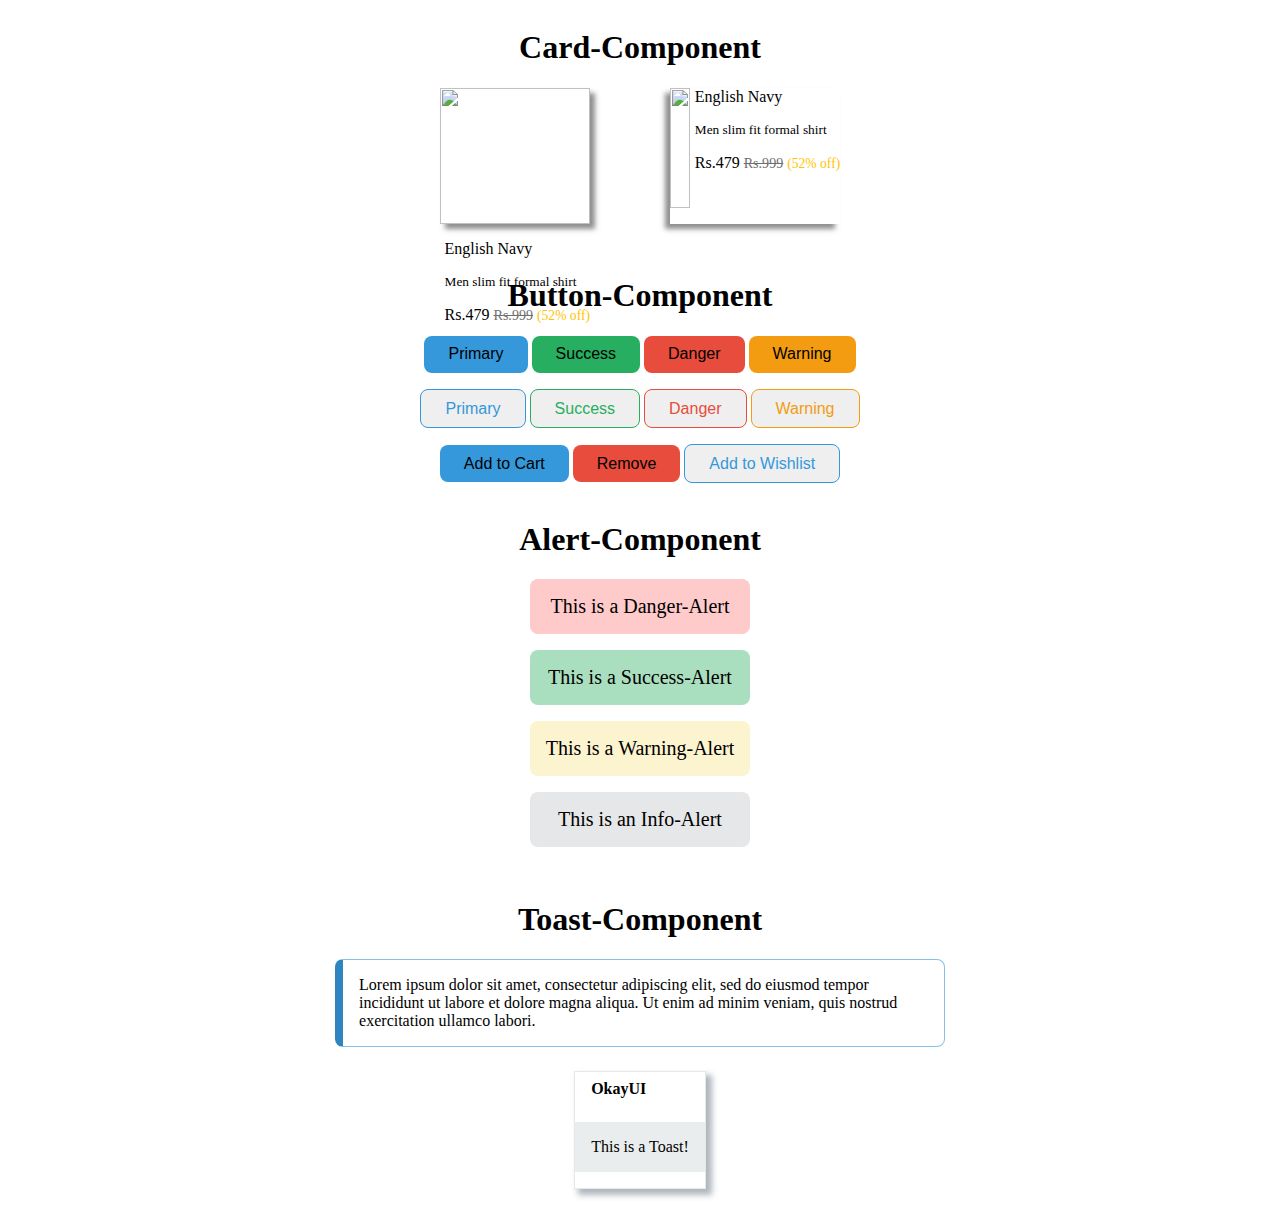
==== index.html @ 325a643f "FIX: FOLDER STRUCTURE" ====
<html lang="en">
<head>
    <meta charset="UTF-8">
    <meta http-equiv="X-UA-Compatible" content="IE=edge">
    <meta name="viewport" content="width=device-width, initial-scale=1.0">
    <title>My component Library</title>
    <link rel="stylesheet" href="./main.css">
    <link rel="stylesheet" href="./card.css">
    <link rel="stylesheet" href="./button.css">
    <link rel="stylesheet" href="./alert.css">
    <link rel="stylesheet" href="./toast.css">

    <link rel='stylesheet' href='https://cdn-uicons.flaticon.com/uicons-regular-rounded/css/uicons-regular-rounded.css'>
    <link rel="stylesheet" href="https://use.fontawesome.com/releases/v5.15.3/css/all.css" integrity="sha384-SZXxX4whJ79/gErwcOYf+zWLeJdY/qpuqC4cAa9rOGUstPomtqpuNWT9wdPEn2fk" crossorigin="anonymous">

    <link rel="stylesheet" href="https://use.fontawesome.com/releases/v5.15.3/css/all.css" integrity="sha384-SZXxX4whJ79/gErwcOYf+zWLeJdY/qpuqC4cAa9rOGUstPomtqpuNWT9wdPEn2fk" crossorigin="anonymous">

</head>
<body>
    
    <!-- CARD COMPONENT -->
    <h1>Card-Component</h1>

    <div class = "card">
        <div class = "card-vertical">
        <div class = "card-img">
          <img src = "https://images.unsplash.com/photo-1619297292286-b3972ccddbbf?ixid=MnwxMjA3fDB8MHxwaG90by1wYWdlfHx8fGVufDB8fHx8&ixlib=rb-1.2.1&auto=format&fit=crop&w=700&q=80">
        </div>
        <div class = "card-text">
          <div>English Navy</div>
          <div><small>Men slim fit formal shirt</small></div>
          <div>
            <span class = "price-discount">Rs.479</span>
            <span class = "price-original"> Rs.999</span>
            <span class = "discount-percent"> (52% off)</span></div>
        </div>
      </div>
      
      <div class = "card-horizontal">
        <div class = "card-img">
          <img src = "https://images.unsplash.com/photo-1619297292286-b3972ccddbbf?ixid=MnwxMjA3fDB8MHxwaG90by1wYWdlfHx8fGVufDB8fHx8&ixlib=rb-1.2.1&auto=format&fit=crop&w=700&q=80">
        </div>
        <div class = "card-text">
          <div>English Navy</div>
          <div><small>Men slim fit formal shirt</small></div>
          <div>
            <span class = "price-discount">Rs.479</span>
            <span class = "price-original"> Rs.999</span>
            <span class = "discount-percent"> (52% off)</span></div>
        </div>
      </div>
    </div>



      <!-- Button-Component -->
      <h1>Button-Component</h1>

      <div>
        <button class = "btn btn-primary">Primary</button>
        <button class = "btn btn-success">Success</button>
        <button class = "btn btn-danger">Danger</button>
        <button class = "btn btn-warning">Warning</button>
      </div>
        
        <div>
          <button class = "btn btn-outline-primary">Primary</button>
        <button class = "btn btn-outline-success">Success</button>
        <button class = "btn btn-outline-danger">Danger</button>
        <button class = "btn btn-outline-warning">Warning</button>
        </div>
        
        <div>
          <button class = "btn btn-primary"><i class="fi-rr-shopping-cart"></i><span> Add to Cart</span></button>
          <button class = "btn btn-danger"><i class="fi-rr-trash"></i><span> Remove</span></button>
          <button class = "btn btn-outline-primary"><i class="far fa-heart"></i><span> Add to Wishlist</span></button>
        </div>


        <!-- Alert-Component -->
        <h1>Alert-Component</h1>

        <div>
            <div class = "alert alert-danger">
              This is a Danger-Alert
            </div>
            <div class = "alert alert-success">
              This is a Success-Alert
            </div>
            <div class = "alert alert-warning">
              This is a Warning-Alert
            </div>
            <div class = "alert alert-info">
              This is an Info-Alert
            </div>
        </div>

        <!-- Toast-Component -->
        <h1>Toast-Component</h1>

        <div class = "toast toast-standard">
            Lorem ipsum dolor sit amet, consectetur adipiscing elit, sed do eiusmod tempor incididunt ut labore et dolore magna aliqua. Ut enim ad minim veniam, quis nostrud exercitation ullamco labori.
          </div>
          <div class = "toast-basic">
            <div class = "toast-basic-header">
              <strong>OkayUI</strong>
              <i class="fas fa-times"></i>
            </div>
            <div class = "toast-basic-body">
              This is a Toast!
            </div>
          </div>


    
</body>
</html>
---- main.css ----
body{
    display: flex;
    flex-direction: column;
    align-items: center;
}
---- card.css ----
.card{
  display: flex;
}
.card-vertical{
  box-shadow: 5px 5px 5px 0px      rgba(112,112,112,0.79);
  max-width: 200px;
  height: auto;
  margin-right: 5rem;
}
img{
  width: 100%;
  height: auto;
}
.card-text{
  padding-left: 0.3rem;
}
.price-original{
  font-size: 0.88rem;
  text-decoration: line-through;
  color: #707070;
}
.discount-percent{
  color: #FFC300;
  font-size: 0.85rem;
}
.card-horizontal{
  display: flex;
  box-shadow: -5px 5px 5px 0px      rgba(112,112,112,0.79);
  max-width: 300px;
  height: auto;
}
---- button.css ----
div{
    margin-bottom: 1rem
  }
  .btn{
    padding: 0.6rem 1.5rem;
    border: none;
    font-size: 1rem;
    border-radius: 0.5rem;
  }
  .btn-primary{
    background: #3498DB;
  }
  .btn-success{
    background: #27AE60;
  }
  .btn-danger{
    background: #E74C3C;
  }
  .btn-warning{
    background: #F39C12;
  }
  
  .btn-outline-primary{
    border: 1px solid #3498DB;
    color: #3498DB;
  }
  .btn-outline-success{
    border: 1px solid #27AE60;
    color: #27AE60;
  }
  .btn-outline-danger{
    border: 1px solid #E74C3C;
    color: #E74C3C;
  }
  .btn-outline-warning{
    border: 1px solid #F39C12;
    color: #F39C12;
  }
---- alert.css ----
.alert{
    padding: 1rem;
    border-radius: 0.5rem;
    text-align: center;
    font-size: 1.25rem
  }
  .alert-danger{
    background-color: #FECACA; 
  }
  .alert-success{
    background-color: #A9DFBF;
  }
  .alert-warning{
    background-color: #FCF3CF;
  }
  .alert-info{
    background-color: #E5E7E9;
  }
---- toast.css ----
.toast-basic{
    max-width: 45%;
    border: 0.5px solid #E5E8E8;
    box-shadow: 5px 5px 6px 1px rgba(171,178,185,0.95);
  }
  .toast-basic-header{
    display: flex;
    padding: 0.5rem 1rem 0.5rem 1rem;
    justify-content: space-between;
  }
  .toast-basic-body{
    padding: 1rem;
    background-color: #EAEDED;
  }
  .toast-standard{
    max-width: 45%;
    padding: 1rem;
    border: 1px solid #85C1E9;
    border-radius: 0.5rem;
    border-left-width: 0.5rem;
    border-left-color: #2E86C1;
    margin-bottom: 1.5rem;
  }
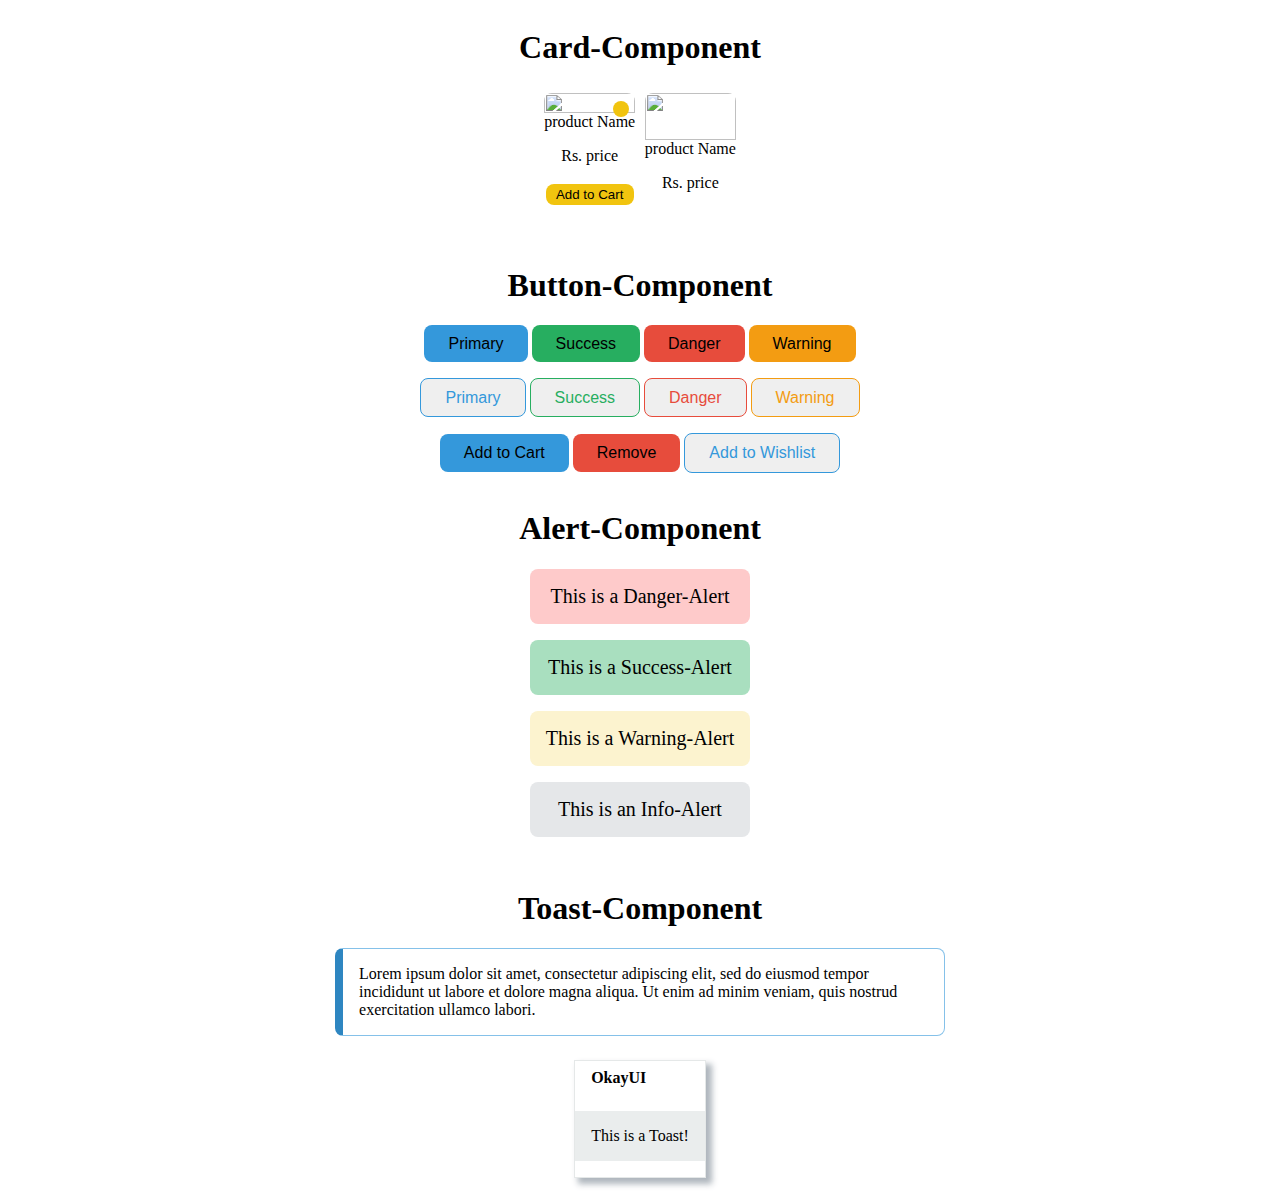
==== commit 2bd34a04: "FIX: Changed Card" ====
--- a/index.html
+++ b/index.html
@@ -21,35 +21,23 @@
     <!-- CARD COMPONENT -->
     <h1>Card-Component</h1>
 
-    <div class = "card">
-        <div class = "card-vertical">
-        <div class = "card-img">
-          <img src = "https://images.unsplash.com/photo-1619297292286-b3972ccddbbf?ixid=MnwxMjA3fDB8MHxwaG90by1wYWdlfHx8fGVufDB8fHx8&ixlib=rb-1.2.1&auto=format&fit=crop&w=700&q=80">
-        </div>
-        <div class = "card-text">
-          <div>English Navy</div>
-          <div><small>Men slim fit formal shirt</small></div>
-          <div>
-            <span class = "price-discount">Rs.479</span>
-            <span class = "price-original"> Rs.999</span>
-            <span class = "discount-percent"> (52% off)</span></div>
-        </div>
+    <div class="card-parent">
+      <div class="card">
+          <img class="card-img"src="https://images.unsplash.com/photo-1542295669297-4d352b042bca?ixid=MnwxMjA3fDB8MHxzZWFyY2h8MTB8fGRyZXNzfGVufDB8fDB8fA%3D%3D&ixlib=rb-1.2.1&auto=format&fit=crop&w=500&q=60">
+        <div>product Name</div>
+        <div>Rs. price</div>
+        <button class="card-cart-btn">Add to Cart</button>
+        <button class="card-wishlist-btn"><i class="fas fa-heart"></i></button>
       </div>
-      
-      <div class = "card-horizontal">
-        <div class = "card-img">
-          <img src = "https://images.unsplash.com/photo-1619297292286-b3972ccddbbf?ixid=MnwxMjA3fDB8MHxwaG90by1wYWdlfHx8fGVufDB8fHx8&ixlib=rb-1.2.1&auto=format&fit=crop&w=700&q=80">
-        </div>
-        <div class = "card-text">
-          <div>English Navy</div>
-          <div><small>Men slim fit formal shirt</small></div>
-          <div>
-            <span class = "price-discount">Rs.479</span>
-            <span class = "price-original"> Rs.999</span>
-            <span class = "discount-percent"> (52% off)</span></div>
-        </div>
+        
+      <div class="card">
+          <img class="card-img"src="https://images.unsplash.com/photo-1542295669297-4d352b042bca?ixid=MnwxMjA3fDB8MHxzZWFyY2h8MTB8fGRyZXNzfGVufDB8fDB8fA%3D%3D&ixlib=rb-1.2.1&auto=format&fit=crop&w=500&q=60">
+        <div>product Name</div>
+        <div>Rs. price</div>
+      <!--   <button class="card-cart-btn">Add to Cart</button> -->
+      <!--   <button class="card-wishlist-btn"><i class="fas fa-heart"></i></button> -->
       </div>
-    </div>
+      </div>
 
 
 
--- a/card.css
+++ b/card.css
@@ -1,31 +1,40 @@
-.card{
+.card-parent {
   display: flex;
+  flex-direction: row;
+  flex-wrap: wrap;
 }
-.card-vertical{
-  box-shadow: 5px 5px 5px 0px      rgba(112,112,112,0.79);
+.card {
+  position: relative;
+  display: flex;
+  flex-direction: column;
   max-width: 200px;
   height: auto;
-  margin-right: 5rem;
+  padding: 0.3rem;
+  border-radius: 0.5rem;
+  text-align: center;
 }
-img{
+.card-img {
   width: 100%;
   height: auto;
+  border-radius: 0.5rem 0.5rem 0 0;
 }
-.card-text{
-  padding-left: 0.3rem;
+.card-cart-btn {
+  padding: 0.2rem;
+  background-color: #f1c40f;
+  border: none;
+  margin: 0.2rem 0.1rem;
+  border-radius: 0.5rem;
 }
-.price-original{
-  font-size: 0.88rem;
-  text-decoration: line-through;
-  color: #707070;
+.card-wishlist-btn {
+  position: absolute;
+  top: 0.8rem;
+  right: 0.7rem;
+  padding: 0.5rem;
+  border-radius: 50%;
+  border: none;
+  background-color: #f1c40f;
+  color: white;
 }
-.discount-percent{
-  color: #FFC300;
-  font-size: 0.85rem;
+.fa-heart:hover {
+  color: red;
 }
-.card-horizontal{
-  display: flex;
-  box-shadow: -5px 5px 5px 0px      rgba(112,112,112,0.79);
-  max-width: 300px;
-  height: auto;
-}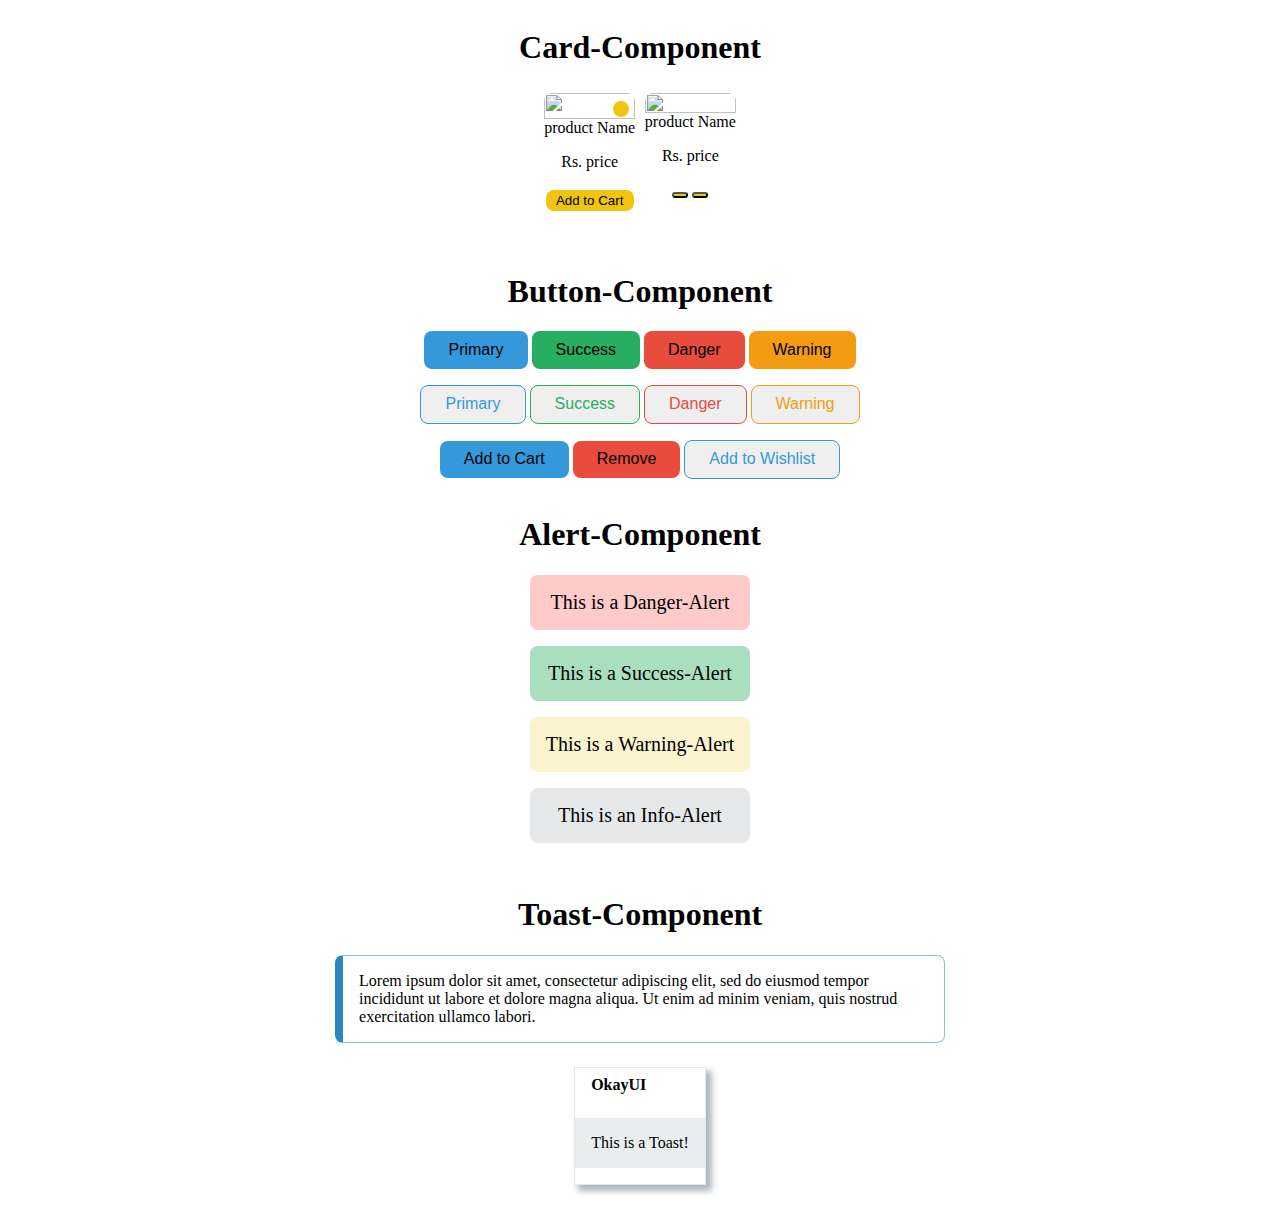
==== commit 426894fb: "added card" ====
--- a/index.html
+++ b/index.html
@@ -31,12 +31,15 @@
       </div>
         
       <div class="card">
-          <img class="card-img"src="https://images.unsplash.com/photo-1542295669297-4d352b042bca?ixid=MnwxMjA3fDB8MHxzZWFyY2h8MTB8fGRyZXNzfGVufDB8fDB8fA%3D%3D&ixlib=rb-1.2.1&auto=format&fit=crop&w=500&q=60">
-        <div>product Name</div>
-        <div>Rs. price</div>
-      <!--   <button class="card-cart-btn">Add to Cart</button> -->
-      <!--   <button class="card-wishlist-btn"><i class="fas fa-heart"></i></button> -->
+        <img class="card-img"src="https://images.unsplash.com/photo-1542295669297-4d352b042bca?ixid=MnwxMjA3fDB8MHxzZWFyY2h8MTB8fGRyZXNzfGVufDB8fDB8fA%3D%3D&ixlib=rb-1.2.1&auto=format&fit=crop&w=500&q=60">
+      <div>product Name</div>
+      <div>Rs. price</div>
+      <button class="card-remove-btn"><i class="fas fa-times"></i></i></button>
+      <div>
+      <button class="qty-btn"><i class="fas fa-plus"></i></button>
+      <button class="qty-btn"><i class="fas fa-minus"></i></button>
       </div>
+    </div>
       </div>
 
 
--- a/card.css
+++ b/card.css
@@ -38,3 +38,16 @@
 .fa-heart:hover {
   color: red;
 }
+.card-remove-btn {
+  position: absolute;
+  top: 0.6rem;
+  right: 0.6rem;
+  background: none;
+  border: none;
+  font-size: 1.5rem;
+}
+.qty-btn {
+  margin-top: 0.1rem;
+  background-color: #f1c40f;
+  border-radius: 0.5rem;
+}
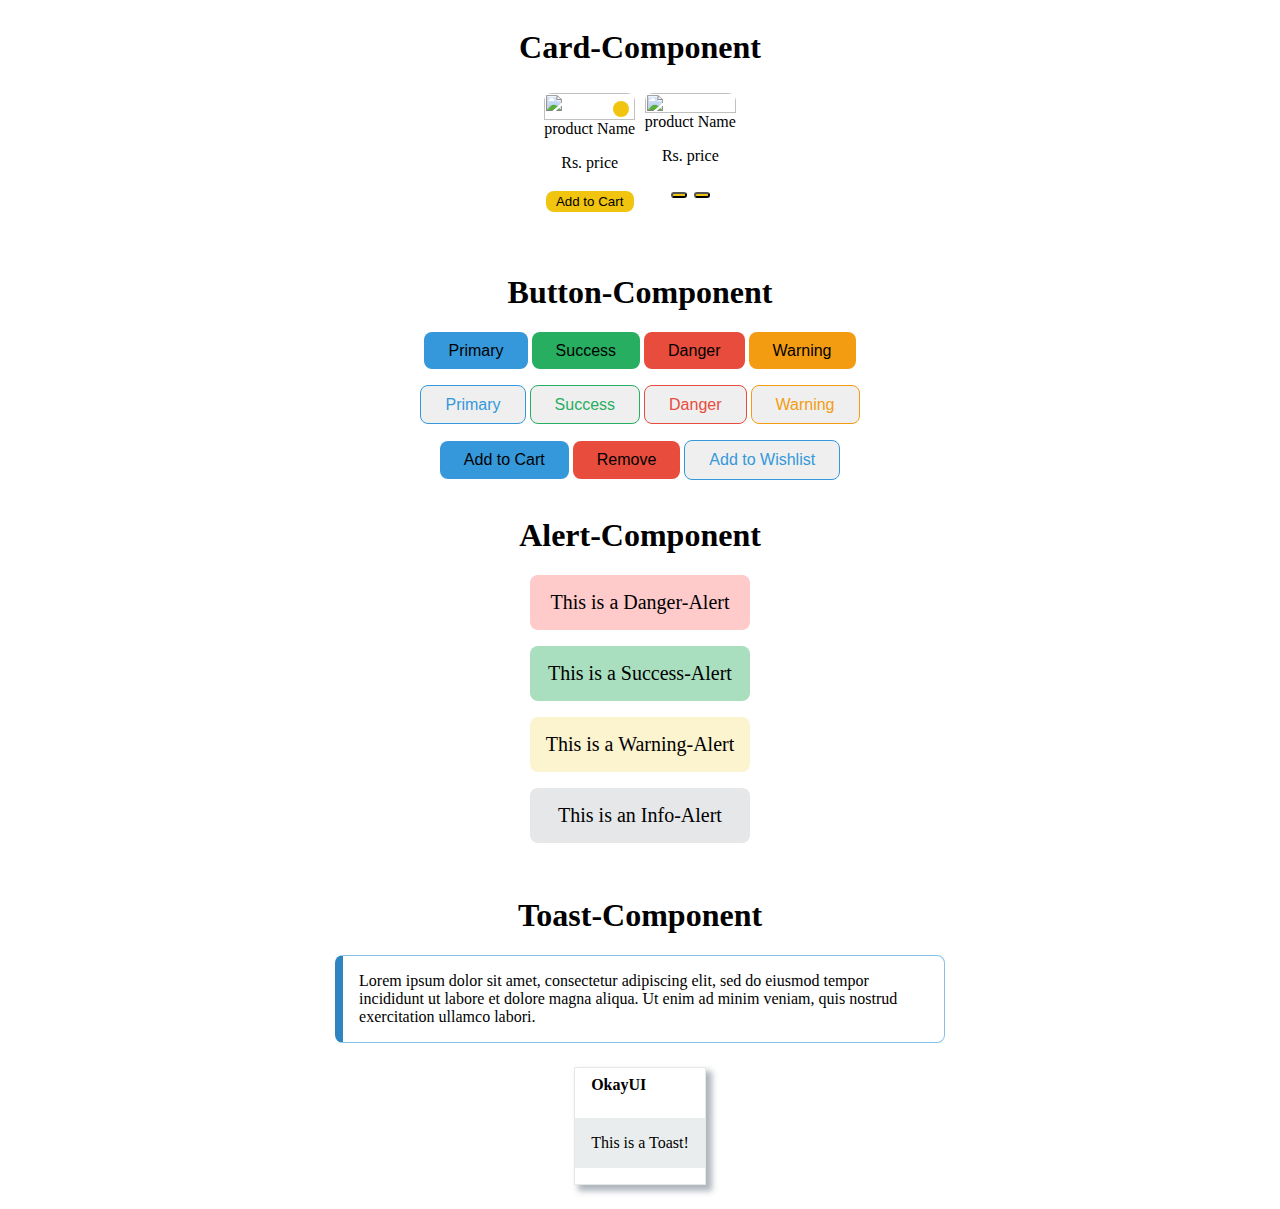
==== commit b33df207: "class name refactored" ====
--- a/index.html
+++ b/index.html
@@ -27,14 +27,14 @@
         <div>product Name</div>
         <div>Rs. price</div>
         <button class="card-cart-btn">Add to Cart</button>
-        <button class="card-wishlist-btn"><i class="fas fa-heart"></i></button>
+        <button class="card-wishlist-btn"><i class="fas fa-heart heart"></i></button>
       </div>
         
       <div class="card">
         <img class="card-img"src="https://images.unsplash.com/photo-1542295669297-4d352b042bca?ixid=MnwxMjA3fDB8MHxzZWFyY2h8MTB8fGRyZXNzfGVufDB8fDB8fA%3D%3D&ixlib=rb-1.2.1&auto=format&fit=crop&w=500&q=60">
       <div>product Name</div>
       <div>Rs. price</div>
-      <button class="card-remove-btn"><i class="fas fa-times"></i></i></button>
+      <button class="card-remove-btn"><i class="fas fa-times"></i></button>
       <div>
       <button class="qty-btn"><i class="fas fa-plus"></i></button>
       <button class="qty-btn"><i class="fas fa-minus"></i></button>
--- a/card.css
+++ b/card.css
@@ -35,19 +35,20 @@
   background-color: #f1c40f;
   color: white;
 }
-.fa-heart:hover {
+.heart:hover {
   color: red;
 }
 .card-remove-btn {
   position: absolute;
-  top: 0.6rem;
-  right: 0.6rem;
-  background: none;
+  top: 0.8rem;
+  right: 0.7rem;
+  background: white;
   border: none;
-  font-size: 1.5rem;
+  font-size: 1.2rem;
+  border-radius: 0.3rem;
 }
 .qty-btn {
-  margin-top: 0.1rem;
+  margin: 0.1rem;
   background-color: #f1c40f;
   border-radius: 0.5rem;
 }
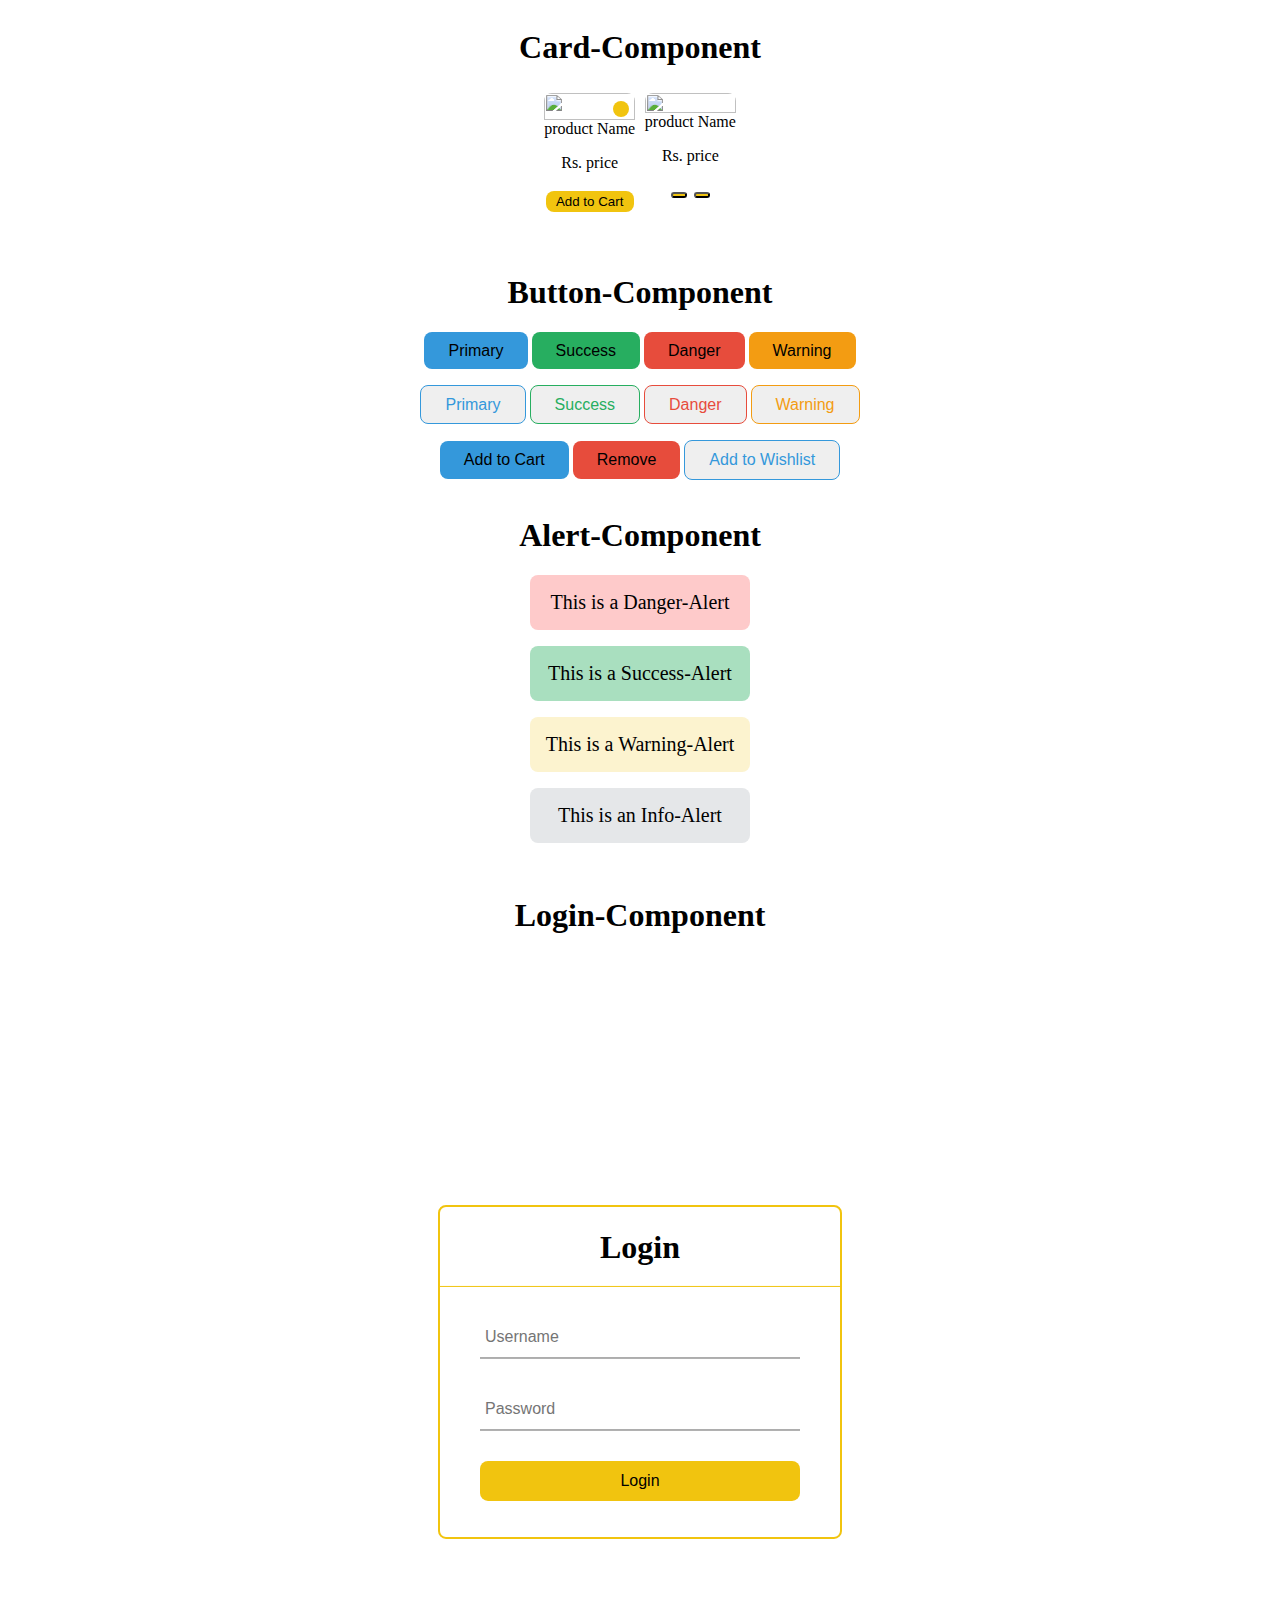
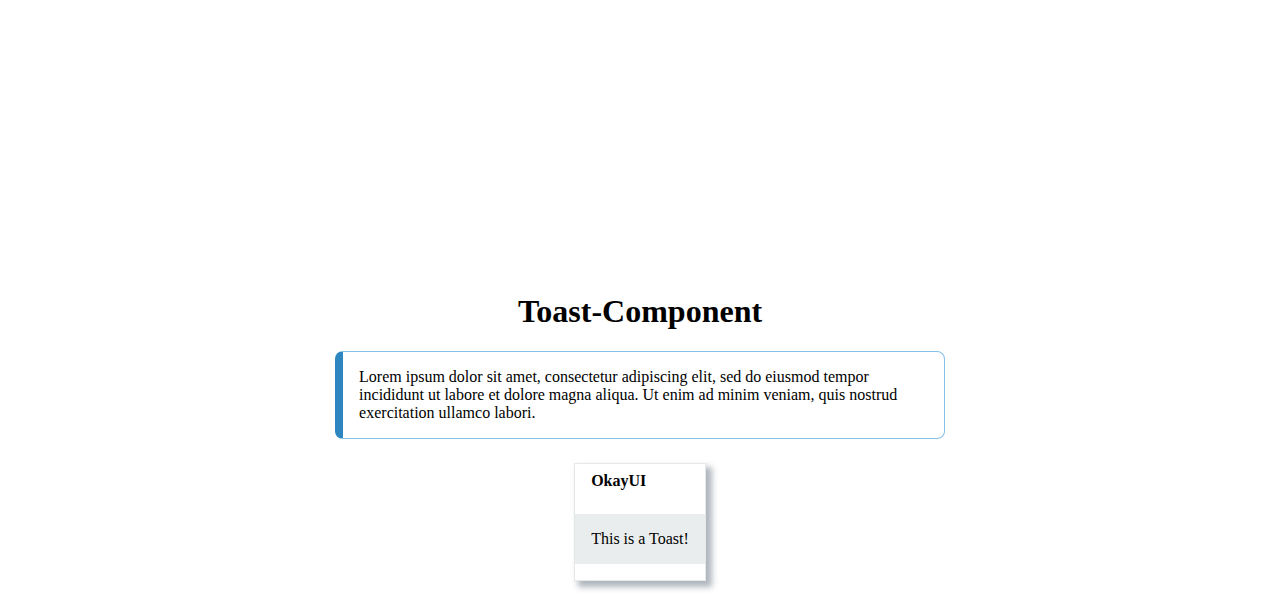
==== commit 2a63f1be: "added login" ====
--- a/index.html
+++ b/index.html
@@ -9,6 +9,7 @@
     <link rel="stylesheet" href="./button.css">
     <link rel="stylesheet" href="./alert.css">
     <link rel="stylesheet" href="./toast.css">
+    <link rel="stylesheet" href="./login.css">
 
     <link rel='stylesheet' href='https://cdn-uicons.flaticon.com/uicons-regular-rounded/css/uicons-regular-rounded.css'>
     <link rel="stylesheet" href="https://use.fontawesome.com/releases/v5.15.3/css/all.css" integrity="sha384-SZXxX4whJ79/gErwcOYf+zWLeJdY/qpuqC4cAa9rOGUstPomtqpuNWT9wdPEn2fk" crossorigin="anonymous">
@@ -86,6 +87,24 @@
             </div>
         </div>
 
+        <!-- Login-Component -->
+        <h1>Login-Component</h1>
+
+        <div class="login">
+          <div class="login-form">
+            <h1>Login</h1>
+            <form method="post">
+              <div class="txt-field">
+                <input type="text" placeholder="Username" required />
+              </div>
+              <div class="txt-field">
+                <input type="password" placeholder="Password" required />
+              </div>
+              <input type="submit" value="Login" />
+            </form>
+          </div>
+        </div>
+
         <!-- Toast-Component -->
         <h1>Toast-Component</h1>
 
--- a/main.css
+++ b/main.css
@@ -1,5 +1,9 @@
-body{
-    display: flex;
-    flex-direction: column;
-    align-items: center;
-}+:root {
+  --main-color: #f1c40f;
+}
+
+body {
+  display: flex;
+  flex-direction: column;
+  align-items: center;
+}
--- a/login.css
+++ b/login.css
@@ -0,0 +1,51 @@
+.login {
+  width: 100%;
+  height: 100vh;
+  position: relative;
+}
+
+.login-form {
+  width: 400px;
+  position: absolute;
+  top: 50%;
+  left: 50%;
+  transform: translate(-50%, -60%);
+  border: 2px solid var(--main-color);
+  border-radius: 0.5rem;
+}
+
+.login-form h1 {
+  text-align: center;
+  padding: 0 0 20px 0;
+  border-bottom: 0.5px solid var(--main-color);
+}
+
+.login-form form {
+  padding: 0 40px;
+  box-sizing: border-box;
+}
+
+form .txt-field {
+  position: relative;
+  border-bottom: 2px solid #adadad;
+  margin: 30px 0;
+  text-align: start;
+}
+
+.txt-field input {
+  width: 100%;
+  padding: 0 5px;
+  height: 40px;
+  font-size: 16px;
+  border: none;
+}
+
+input[type="submit"] {
+  width: 100%;
+  height: 40px;
+  margin-bottom: 20px;
+  background-color: var(--main-color);
+  border: none;
+  border-radius: 0.5rem;
+  font-size: 1rem;
+}
